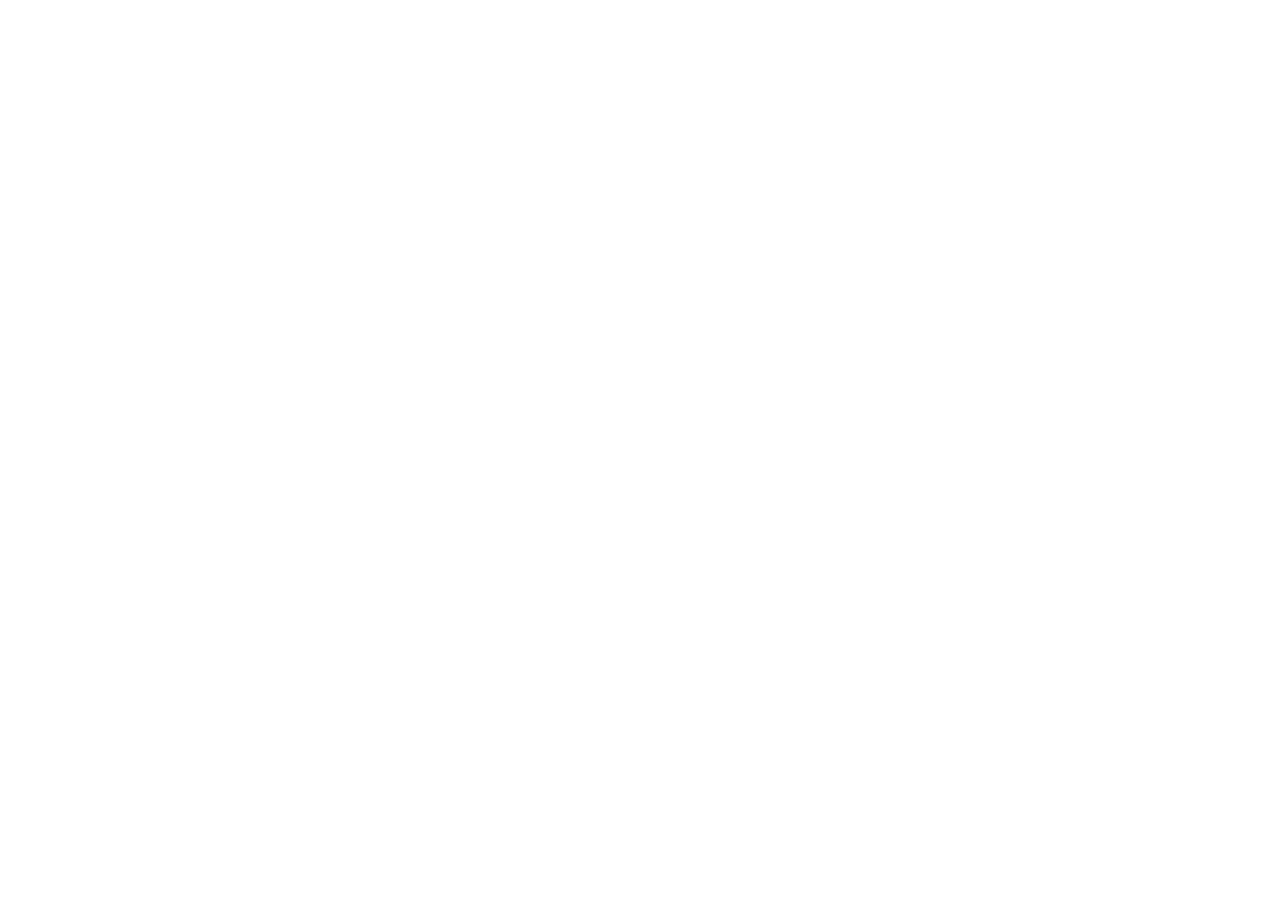
==== index.html @ 05599d87 "Initial commit: KHUSTAN official teaser website and GitHub Pages configuration" ====
<!doctype html>
<html lang="hy" class="dark">
  <head>
    <meta charset="UTF-8" />
    <meta name="viewport" content="width=device-width, initial-scale=1.0" />
    
    <!-- Primary Page Metadata -->
    <title>KHUSTAN</title>
    <meta name="description" content="KHUSTAN — 3D game set in Kapan, Armenia. Created by Aleksandr Sarkisian in collaboration with M.A.R.S. COMPANION LLC. Updates coming soon on Telegram @khustan." />
    <meta name="keywords" content="KHUSTAN, Khustan game, Kapan, Armenia, Syunik, 3D Game, Aleksandr Sarkisian, Саркисян Александр, M.A.R.S. COMPANION LLC, khustan.online" />
    <meta name="author" content="Aleksandr Sarkisian / M.A.R.S. COMPANION LLC" />
    <meta name="robots" content="index, follow" />
    <meta name="theme-color" content="#07080b" />
    
    <!-- Favicons & App Icons -->
    <link rel="icon" type="image/x-icon" href="/favicon.ico" />
    <link rel="icon" type="image/svg+xml" href="/favicon.svg" />
    <link rel="icon" type="image/png" sizes="96x96" href="/favicon-96x96.png" />
    <link rel="apple-touch-icon" sizes="180x180" href="/apple-touch-icon.png" />
    <link rel="manifest" href="/site.webmanifest" />
    <meta name="apple-mobile-web-app-title" content="KHUSTAN" />
    <meta name="application-name" content="KHUSTAN" />

    <!-- GitHub Pages SPA Path Resolver -->
    <script type="text/javascript">
      (function(l) {
        if (l.search[1] === 'p') {
          var decoded = l.search.slice(1).split('&').map(function(s) { 
            return s.replace(/~and~/g, '&');
          }).slice(0, 1)[0].replace(/^p=\//, '');
          window.history.replaceState(null, null,
              l.pathname.slice(0, -1) + '/' + decoded + l.hash
          );
        }
      }(window.location));
    </script>

    <!-- Canonical & Multilingual Alternate Links (Hreflang) -->
    <link rel="canonical" href="https://khustan.online/" id="canonical-tag" />
    <link rel="alternate" hreflang="hy" href="https://khustan.online/" />
    <link rel="alternate" hreflang="ru" href="https://khustan.online/ru" />
    <link rel="alternate" hreflang="en" href="https://khustan.online/en" />
    <link rel="alternate" hreflang="x-default" href="https://khustan.online/" />

    <!-- OpenGraph Social Metadata -->
    <meta property="og:type" content="website" />
    <meta property="og:site_name" content="KHUSTAN" />
    <meta property="og:title" content="KHUSTAN" />
    <meta property="og:description" content="3D game set in Kapan, Armenia. Created by Aleksandr Sarkisian in collaboration with M.A.R.S. COMPANION LLC." />
    <meta property="og:url" content="https://khustan.online/" />
    <meta property="og:locale" content="hy_AM" />
    <meta property="og:locale:alternate" content="ru_RU" />
    <meta property="og:locale:alternate" content="en_US" />
    <meta property="og:image" content="/src/assets/images/khustan_kapan_teaser_1791322324773.jpg" />
    <meta property="og:image:width" content="1200" />
    <meta property="og:image:height" content="675" />
    <meta property="og:image:alt" content="KHUSTAN 3D Game Kapan Armenia" />

    <!-- Twitter Card -->
    <meta name="twitter:card" content="summary_large_image" />
    <meta name="twitter:title" content="KHUSTAN" />
    <meta name="twitter:description" content="3D game set in Kapan, Armenia. Created by Aleksandr Sarkisian in collaboration with M.A.R.S. COMPANION LLC." />
    <meta name="twitter:image" content="/src/assets/images/khustan_kapan_teaser_1791322324773.jpg" />

    <!-- Google Fonts -->
    <link rel="preconnect" href="https://fonts.googleapis.com">
    <link rel="preconnect" href="https://fonts.gstatic.com" crossorigin>
    <link href="https://fonts.googleapis.com/css2?family=Cinzel:wght@600;700;800;900&family=Noto+Sans+Armenian:wght@300;400;500;600;700&family=Plus+Jakarta+Sans:wght@300;400;500;600;700&family=JetBrains+Mono:wght@400;500&display=swap" rel="stylesheet">

    <!-- Schema.org Structured Data (JSON-LD) -->
    <script type="application/ld+json">
    {
      "@context": "https://schema.org",
      "@graph": [
        {
          "@type": "VideoGame",
          "@id": "https://khustan.online/#game",
          "name": "KHUSTAN",
          "url": "https://khustan.online/",
          "description": "3D video game set in Kapan, Armenia. Created by Aleksandr Sarkisian in collaboration with M.A.R.S. COMPANION LLC.",
          "genre": "3D Game",
          "countryOfOrigin": {
            "@type": "Country",
            "name": "Armenia"
          },
          "spatialCoverage": {
            "@type": "Place",
            "name": "Kapan, Syunik Province, Armenia"
          },
          "author": {
            "@type": "Person",
            "name": "Aleksandr Sarkisian",
            "alternateName": ["Саркисян Александр", "Ալեքսանդր Սարգսյան"],
            "jobTitle": "Director, M.A.R.S. COMPANION LLC"
          },
          "producer": {
            "@type": "Organization",
            "@id": "https://company.teduza.com/#organization",
            "name": "M.A.R.S. COMPANION LLC",
            "url": "https://company.teduza.com"
          },
          "sameAs": [
            "https://t.me/khustan",
            "https://company.teduza.com"
          ]
        },
        {
          "@type": "Organization",
          "@id": "https://company.teduza.com/#organization",
          "name": "M.A.R.S. COMPANION LLC",
          "url": "https://company.teduza.com",
          "founder": {
            "@type": "Person",
            "name": "Aleksandr Sarkisian"
          }
        }
      ]
    }
    </script>
  </head>
  <body class="bg-[#07080b] text-[#eaeef4] antialiased selection:bg-amber-500/20 selection:text-amber-200">
    <div id="root"></div>
    <script type="module" src="/src/main.tsx"></script>
  </body>
</html>
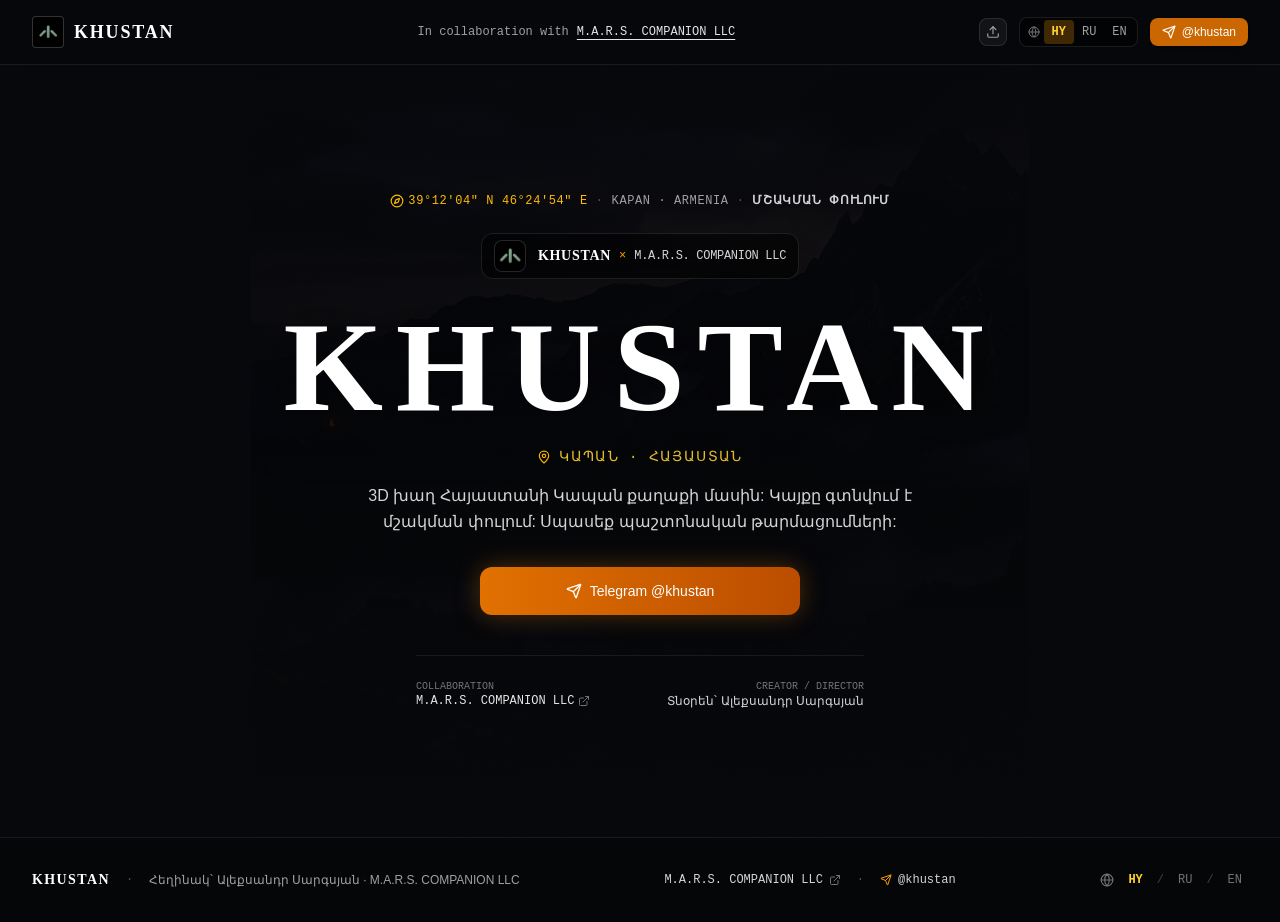
==== commit ec19e76f: "Update production build with robots.txt and sitemap.xml" ====
--- a/index.html
+++ b/index.html
@@ -51,7 +51,7 @@
     <meta property="og:locale" content="hy_AM" />
     <meta property="og:locale:alternate" content="ru_RU" />
     <meta property="og:locale:alternate" content="en_US" />
-    <meta property="og:image" content="/src/assets/images/khustan_kapan_teaser_1791322324773.jpg" />
+    <meta property="og:image" content="/assets/khustan_kapan_teaser_1791322324773-CmVGjjZs.jpg" />
     <meta property="og:image:width" content="1200" />
     <meta property="og:image:height" content="675" />
     <meta property="og:image:alt" content="KHUSTAN 3D Game Kapan Armenia" />
@@ -60,7 +60,7 @@
     <meta name="twitter:card" content="summary_large_image" />
     <meta name="twitter:title" content="KHUSTAN" />
     <meta name="twitter:description" content="3D game set in Kapan, Armenia. Created by Aleksandr Sarkisian in collaboration with M.A.R.S. COMPANION LLC." />
-    <meta name="twitter:image" content="/src/assets/images/khustan_kapan_teaser_1791322324773.jpg" />
+    <meta name="twitter:image" content="/assets/khustan_kapan_teaser_1791322324773-CmVGjjZs.jpg" />
 
     <!-- Google Fonts -->
     <link rel="preconnect" href="https://fonts.googleapis.com">
@@ -117,10 +117,11 @@
       ]
     }
     </script>
+    <script type="module" crossorigin src="/assets/index-7qeGThRj.js"></script>
+    <link rel="stylesheet" crossorigin href="/assets/index-pCM7d-dL.css">
   </head>
   <body class="bg-[#07080b] text-[#eaeef4] antialiased selection:bg-amber-500/20 selection:text-amber-200">
     <div id="root"></div>
-    <script type="module" src="/src/main.tsx"></script>
   </body>
 </html>
 
--- a/assets/index-pCM7d-dL.css
+++ b/assets/index-pCM7d-dL.css
@@ -0,0 +1,2 @@
+/*! tailwindcss v4.3.3 | MIT License | https://tailwindcss.com */
+@layer properties{@supports (((-webkit-hyphens:none)) and (not (margin-trim:inline))) or ((-moz-orient:inline) and (not (color:rgb(from red r g b)))){*,:before,:after,::backdrop{--tw-scale-x:1;--tw-scale-y:1;--tw-scale-z:1;--tw-rotate-x:initial;--tw-rotate-y:initial;--tw-rotate-z:initial;--tw-skew-x:initial;--tw-skew-y:initial;--tw-space-y-reverse:0;--tw-border-style:solid;--tw-gradient-position:initial;--tw-gradient-from:#0000;--tw-gradient-via:#0000;--tw-gradient-to:#0000;--tw-gradient-stops:initial;--tw-gradient-via-stops:initial;--tw-gradient-from-position:0%;--tw-gradient-via-position:50%;--tw-gradient-to-position:100%;--tw-leading:initial;--tw-font-weight:initial;--tw-tracking:initial;--tw-shadow:0 0 #0000;--tw-shadow-color:initial;--tw-shadow-alpha:100%;--tw-inset-shadow:0 0 #0000;--tw-inset-shadow-color:initial;--tw-inset-shadow-alpha:100%;--tw-ring-color:initial;--tw-ring-shadow:0 0 #0000;--tw-inset-ring-color:initial;--tw-inset-ring-shadow:0 0 #0000;--tw-ring-inset:initial;--tw-ring-offset-width:0px;--tw-ring-offset-color:#fff;--tw-ring-offset-shadow:0 0 #0000;--tw-blur:initial;--tw-brightness:initial;--tw-contrast:initial;--tw-grayscale:initial;--tw-hue-rotate:initial;--tw-invert:initial;--tw-opacity:initial;--tw-saturate:initial;--tw-sepia:initial;--tw-drop-shadow:initial;--tw-drop-shadow-color:initial;--tw-drop-shadow-alpha:100%;--tw-drop-shadow-size:initial;--tw-backdrop-blur:initial;--tw-backdrop-brightness:initial;--tw-backdrop-contrast:initial;--tw-backdrop-grayscale:initial;--tw-backdrop-hue-rotate:initial;--tw-backdrop-invert:initial;--tw-backdrop-opacity:initial;--tw-backdrop-saturate:initial;--tw-backdrop-sepia:initial;--tw-duration:initial}}}@layer theme{:root,:host{--font-sans:-apple-system, BlinkMacSystemFont, "Segoe UI", Roboto, "Helvetica Neue", "Noto Sans", Arial, sans-serif, "Apple Color Emoji", "Segoe UI Emoji", "Segoe UI Symbol", "Noto Color Emoji";--font-mono:ui-monospace, SFMono-Regular, Menlo, Monaco, Consolas, "Liberation Mono", "Courier New", monospace;--color-amber-200:oklch(92.4% .12 95.746);--color-amber-300:oklch(87.9% .169 91.605);--color-amber-400:oklch(82.8% .189 84.429);--color-amber-500:oklch(76.9% .188 70.08);--color-amber-600:oklch(66.6% .179 58.318);--color-amber-700:oklch(55.5% .163 48.998);--color-rose-300:oklch(81% .117 11.638);--color-rose-400:oklch(71.2% .194 13.428);--color-neutral-200:oklch(92.2% 0 none);--color-neutral-300:oklch(87% 0 none);--color-neutral-400:oklch(70.8% 0 none);--color-neutral-500:oklch(55.6% 0 none);--color-neutral-600:oklch(43.9% 0 none);--color-neutral-700:oklch(37.1% 0 none);--color-black:#000;--color-white:#fff;--spacing:.25rem;--container-xs:20rem;--container-md:28rem;--container-lg:32rem;--container-xl:36rem;--container-3xl:48rem;--container-7xl:80rem;--text-xs:.75rem;--text-xs--line-height:calc(1 / .75);--text-sm:.875rem;--text-sm--line-height:calc(1.25 / .875);--text-base:1rem;--text-base--line-height:calc(1.5 / 1);--text-lg:1.125rem;--text-lg--line-height:calc(1.75 / 1.125);--text-xl:1.25rem;--text-xl--line-height:calc(1.75 / 1.25);--text-2xl:1.5rem;--text-2xl--line-height:calc(2 / 1.5);--text-6xl:3.75rem;--text-6xl--line-height:1;--text-7xl:4.5rem;--text-7xl--line-height:1;--text-8xl:6rem;--text-8xl--line-height:1;--text-9xl:8rem;--text-9xl--line-height:1;--font-weight-light:300;--font-weight-medium:500;--font-weight-semibold:600;--font-weight-bold:700;--font-weight-black:900;--tracking-tight:-.025em;--tracking-wider:.05em;--tracking-widest:.1em;--leading-relaxed:1.625;--radius-lg:.5rem;--radius-xl:.75rem;--radius-2xl:1rem;--animate-pulse:pulse 2s cubic-bezier(.4, 0, .6, 1) infinite;--blur-sm:8px;--blur-md:12px;--default-transition-duration:.15s;--default-transition-timing-function:cubic-bezier(.4, 0, .2, 1);--default-font-family:var(--font-sans);--default-mono-font-family:var(--font-mono)}}@layer base{*,:after,:before,::backdrop{box-sizing:border-box;border:0 solid;margin:0;padding:0}::file-selector-button{box-sizing:border-box;border:0 solid;margin:0;padding:0}html,:host{-webkit-text-size-adjust:100%;tab-size:4;line-height:1.5;font-family:var(--default-font-family,-apple-system, BlinkMacSystemFont, "Segoe UI", Roboto, "Helvetica Neue", "Noto Sans", Arial, sans-serif, "Apple Color Emoji", "Segoe UI Emoji", "Segoe UI Symbol", "Noto Color Emoji");font-feature-settings:var(--default-font-feature-settings,normal);font-variation-settings:var(--default-font-variation-settings,normal);-webkit-tap-highlight-color:transparent}hr{height:0;color:inherit;border-top-width:1px}abbr:where([title]){-webkit-text-decoration:underline dotted;text-decoration:underline dotted}h1,h2,h3,h4,h5,h6{font-size:inherit;font-weight:inherit}a{color:inherit;-webkit-text-decoration:inherit;-webkit-text-decoration:inherit;-webkit-text-decoration:inherit;-webkit-text-decoration:inherit;text-decoration:inherit}b,strong{font-weight:bolder}code,kbd,samp,pre{font-family:var(--default-mono-font-family,ui-monospace, SFMono-Regular, Menlo, Monaco, Consolas, "Liberation Mono", "Courier New", monospace);font-feature-settings:var(--default-mono-font-feature-settings,normal);font-variation-settings:var(--default-mono-font-variation-settings,normal);font-size:1em}small{font-size:80%}sub,sup{vertical-align:baseline;font-size:75%;line-height:0;position:relative}sub{bottom:-.25em}sup{top:-.5em}table{text-indent:0;border-color:inherit;border-collapse:collapse}:-moz-focusring:where(:not(iframe)){outline:auto}progress{vertical-align:baseline}summary{display:list-item}ol,ul,menu{list-style:none}img,svg,video,canvas,audio,iframe,embed,object{vertical-align:middle;display:block}img,video{max-width:100%;height:auto}button,input,select,optgroup,textarea{font:inherit;font-feature-settings:inherit;font-variation-settings:inherit;letter-spacing:inherit;color:inherit;opacity:1;background-color:#0000;border-radius:0}::file-selector-button{font:inherit;font-feature-settings:inherit;font-variation-settings:inherit;letter-spacing:inherit;color:inherit;opacity:1;background-color:#0000;border-radius:0}:where(select:is([multiple],[size])) optgroup{font-weight:bolder}:where(select:is([multiple],[size])) optgroup option{padding-inline-start:20px}::file-selector-button{margin-inline-end:4px}::placeholder{opacity:1}@supports (not ((-webkit-appearance:-apple-pay-button))) or (contain-intrinsic-size:1px){::placeholder{color:currentColor}@supports (color:color-mix(in lab, red, red)){::placeholder{color:color-mix(in oklab, currentcolor 50%, transparent)}}}textarea{resize:vertical}::-webkit-search-decoration{-webkit-appearance:none}::-webkit-date-and-time-value{min-height:1lh;text-align:inherit}::-webkit-datetime-edit{display:inline-flex}::-webkit-datetime-edit-fields-wrapper{padding:0}::-webkit-datetime-edit{padding-block:0}::-webkit-datetime-edit-year-field{padding-block:0}::-webkit-datetime-edit-month-field{padding-block:0}::-webkit-datetime-edit-day-field{padding-block:0}::-webkit-datetime-edit-hour-field{padding-block:0}::-webkit-datetime-edit-minute-field{padding-block:0}::-webkit-datetime-edit-second-field{padding-block:0}::-webkit-datetime-edit-millisecond-field{padding-block:0}::-webkit-datetime-edit-meridiem-field{padding-block:0}::-webkit-calendar-picker-indicator{line-height:1}:-moz-ui-invalid{box-shadow:none}button,input:where([type=button],[type=reset],[type=submit]){appearance:button}::file-selector-button{appearance:button}::-webkit-inner-spin-button{height:auto}::-webkit-outer-spin-button{height:auto}[hidden]:where(:not([hidden=until-found])){display:none!important}:root{--font-cinzel:"Cinzel", serif;--font-armenian:"Noto Sans Armenian", "Plus Jakarta Sans", sans-serif;--font-sans:"Plus Jakarta Sans", "Noto Sans Armenian", sans-serif;--font-mono:"JetBrains Mono", monospace}body{font-family:var(--font-sans);color:#eaeef4;background-color:#07080b;overflow-x:hidden}}@layer components;@layer utilities{.absolute{position:absolute}.fixed{position:fixed}.relative{position:relative}.sticky{position:sticky}.inset-0{inset:0}.top-0{top:0}.top-4{top:calc(var(--spacing) * 4)}.right-4{right:calc(var(--spacing) * 4)}.z-0{z-index:0}.z-10{z-index:10}.z-40{z-index:40}.z-50{z-index:50}.mx-auto{margin-inline:auto}.mt-2{margin-top:calc(var(--spacing) * 2)}.mr-1{margin-right:var(--spacing)}.mb-1{margin-bottom:var(--spacing)}.mb-2{margin-bottom:calc(var(--spacing) * 2)}.mb-4{margin-bottom:calc(var(--spacing) * 4)}.mb-6{margin-bottom:calc(var(--spacing) * 6)}.mb-8{margin-bottom:calc(var(--spacing) * 8)}.mb-10{margin-bottom:calc(var(--spacing) * 10)}.ml-1\.5{margin-left:calc(var(--spacing) * 1.5)}.block{display:block}.flex{display:flex}.hidden{display:none}.inline-flex{display:inline-flex}.h-3{height:calc(var(--spacing) * 3)}.h-3\.5{height:calc(var(--spacing) * 3.5)}.h-4{height:calc(var(--spacing) * 4)}.h-5{height:calc(var(--spacing) * 5)}.h-6{height:calc(var(--spacing) * 6)}.h-7{height:calc(var(--spacing) * 7)}.h-8{height:calc(var(--spacing) * 8)}.h-9{height:calc(var(--spacing) * 9)}.h-11{height:calc(var(--spacing) * 11)}.h-16{height:calc(var(--spacing) * 16)}.h-full{height:100%}.min-h-\[calc\(100vh-8rem\)\]{min-height:calc(100vh - 8rem)}.min-h-screen{min-height:100vh}.w-3{width:calc(var(--spacing) * 3)}.w-3\.5{width:calc(var(--spacing) * 3.5)}.w-4{width:calc(var(--spacing) * 4)}.w-5{width:calc(var(--spacing) * 5)}.w-6{width:calc(var(--spacing) * 6)}.w-7{width:calc(var(--spacing) * 7)}.w-8{width:calc(var(--spacing) * 8)}.w-9{width:calc(var(--spacing) * 9)}.w-11{width:calc(var(--spacing) * 11)}.w-full{width:100%}.max-w-3xl{max-width:var(--container-3xl)}.max-w-7xl{max-width:var(--container-7xl)}.max-w-lg{max-width:var(--container-lg)}.max-w-md{max-width:var(--container-md)}.max-w-xl{max-width:var(--container-xl)}.max-w-xs{max-width:var(--container-xs)}.flex-1{flex:1}.shrink-0{flex-shrink:0}.scale-105{--tw-scale-x:105%;--tw-scale-y:105%;--tw-scale-z:105%;scale:var(--tw-scale-x) var(--tw-scale-y)}.transform{transform:var(--tw-rotate-x,) var(--tw-rotate-y,) var(--tw-rotate-z,) var(--tw-skew-x,) var(--tw-skew-y,)}.animate-pulse{animation:var(--animate-pulse)}.cursor-pointer{cursor:pointer}.flex-col{flex-direction:column}.flex-wrap{flex-wrap:wrap}.items-center{align-items:center}.justify-between{justify-content:space-between}.justify-center{justify-content:center}.gap-1{gap:var(--spacing)}.gap-1\.5{gap:calc(var(--spacing) * 1.5)}.gap-2{gap:calc(var(--spacing) * 2)}.gap-2\.5{gap:calc(var(--spacing) * 2.5)}.gap-3{gap:calc(var(--spacing) * 3)}.gap-4{gap:calc(var(--spacing) * 4)}.gap-6{gap:calc(var(--spacing) * 6)}:where(.space-y-4>:not(:last-child)){--tw-space-y-reverse:0;margin-block-start:calc(calc(var(--spacing) * 4) * var(--tw-space-y-reverse));margin-block-end:calc(calc(var(--spacing) * 4) * calc(1 - var(--tw-space-y-reverse)))}.overflow-hidden{overflow:hidden}.rounded{border-radius:.25rem}.rounded-2xl{border-radius:var(--radius-2xl)}.rounded-lg{border-radius:var(--radius-lg)}.rounded-xl{border-radius:var(--radius-xl)}.border{border-style:var(--tw-border-style);border-width:1px}.border-t{border-top-style:var(--tw-border-style);border-top-width:1px}.border-b{border-bottom-style:var(--tw-border-style);border-bottom-width:1px}.border-white\/10{border-color:#ffffff1a}@supports (color:color-mix(in lab, red, red)){.border-white\/10{border-color:color-mix(in oklab, var(--color-white) 10%, transparent)}}.border-white\/15{border-color:#ffffff26}@supports (color:color-mix(in lab, red, red)){.border-white\/15{border-color:color-mix(in oklab, var(--color-white) 15%, transparent)}}.border-white\/20{border-color:#fff3}@supports (color:color-mix(in lab, red, red)){.border-white\/20{border-color:color-mix(in oklab, var(--color-white) 20%, transparent)}}.border-white\/\[0\.08\]{border-color:#ffffff14}@supports (color:color-mix(in lab, red, red)){.border-white\/\[0\.08\]{border-color:color-mix(in oklab, var(--color-white) 8%, transparent)}}.bg-\[\#0d0f15\]{background-color:#0d0f15}.bg-\[\#07080b\]{background-color:#07080b}.bg-\[\#07080b\]\/85{background-color:oklab(13.4565% -.000125505 -.00722159/.85)}.bg-\[\#07080b\]\/95{background-color:oklab(13.4565% -.000125505 -.00722159/.95)}.bg-\[\#050608\]{background-color:#050608}.bg-amber-500\/25{background-color:#f99c0040}@supports (color:color-mix(in lab, red, red)){.bg-amber-500\/25{background-color:color-mix(in oklab, var(--color-amber-500) 25%, transparent)}}.bg-amber-600{background-color:var(--color-amber-600)}.bg-amber-600\/90{background-color:#dd7400e6}@supports (color:color-mix(in lab, red, red)){.bg-amber-600\/90{background-color:color-mix(in oklab, var(--color-amber-600) 90%, transparent)}}.bg-black{background-color:var(--color-black)}.bg-black\/50{background-color:#00000080}@supports (color:color-mix(in lab, red, red)){.bg-black\/50{background-color:color-mix(in oklab, var(--color-black) 50%, transparent)}}.bg-black\/85{background-color:#000000d9}@supports (color:color-mix(in lab, red, red)){.bg-black\/85{background-color:color-mix(in oklab, var(--color-black) 85%, transparent)}}.bg-white\/5{background-color:#ffffff0d}@supports (color:color-mix(in lab, red, red)){.bg-white\/5{background-color:color-mix(in oklab, var(--color-white) 5%, transparent)}}.bg-white\/\[0\.03\]{background-color:#ffffff08}@supports (color:color-mix(in lab, red, red)){.bg-white\/\[0\.03\]{background-color:color-mix(in oklab, var(--color-white) 3%, transparent)}}.bg-gradient-to-r{--tw-gradient-position:to right in oklab;background-image:linear-gradient(var(--tw-gradient-stops))}.bg-gradient-to-t{--tw-gradient-position:to top in oklab;background-image:linear-gradient(var(--tw-gradient-stops))}.from-\[\#07080b\]{--tw-gradient-from:#07080b;--tw-gradient-stops:var(--tw-gradient-via-stops,var(--tw-gradient-position), var(--tw-gradient-from) var(--tw-gradient-from-position), var(--tw-gradient-to) var(--tw-gradient-to-position))}.from-amber-600{--tw-gradient-from:var(--color-amber-600);--tw-gradient-stops:var(--tw-gradient-via-stops,var(--tw-gradient-position), var(--tw-gradient-from) var(--tw-gradient-from-position), var(--tw-gradient-to) var(--tw-gradient-to-position))}.from-transparent{--tw-gradient-from:transparent;--tw-gradient-stops:var(--tw-gradient-via-stops,var(--tw-gradient-position), var(--tw-gradient-from) var(--tw-gradient-from-position), var(--tw-gradient-to) var(--tw-gradient-to-position))}.via-\[\#07080b\]\/60{--tw-gradient-via:oklab(13.4565% -.000125505 -.00722159/.6);--tw-gradient-via-stops:var(--tw-gradient-position), var(--tw-gradient-from) var(--tw-gradient-from-position), var(--tw-gradient-via) var(--tw-gradient-via-position), var(--tw-gradient-to) var(--tw-gradient-to-position);--tw-gradient-stops:var(--tw-gradient-via-stops)}.via-\[\#07080b\]\/75{--tw-gradient-via:oklab(13.4565% -.000125505 -.00722159/.75);--tw-gradient-via-stops:var(--tw-gradient-position), var(--tw-gradient-from) var(--tw-gradient-from-position), var(--tw-gradient-via) var(--tw-gradient-via-position), var(--tw-gradient-to) var(--tw-gradient-to-position);--tw-gradient-stops:var(--tw-gradient-via-stops)}.to-\[\#07080b\]{--tw-gradient-to:#07080b;--tw-gradient-stops:var(--tw-gradient-via-stops,var(--tw-gradient-position), var(--tw-gradient-from) var(--tw-gradient-from-position), var(--tw-gradient-to) var(--tw-gradient-to-position))}.to-\[\#07080b\]\/90{--tw-gradient-to:oklab(13.4565% -.000125505 -.00722159/.9);--tw-gradient-stops:var(--tw-gradient-via-stops,var(--tw-gradient-position), var(--tw-gradient-from) var(--tw-gradient-from-position), var(--tw-gradient-to) var(--tw-gradient-to-position))}.to-amber-700{--tw-gradient-to:var(--color-amber-700);--tw-gradient-stops:var(--tw-gradient-via-stops,var(--tw-gradient-position), var(--tw-gradient-from) var(--tw-gradient-from-position), var(--tw-gradient-to) var(--tw-gradient-to-position))}.object-contain{object-fit:contain}.object-cover{object-fit:cover}.object-center{object-position:center}.p-0\.5{padding:calc(var(--spacing) * .5)}.p-1\.5{padding:calc(var(--spacing) * 1.5)}.p-2{padding:calc(var(--spacing) * 2)}.p-4{padding:calc(var(--spacing) * 4)}.p-6{padding:calc(var(--spacing) * 6)}.px-1\.5{padding-inline:calc(var(--spacing) * 1.5)}.px-2{padding-inline:calc(var(--spacing) * 2)}.px-2\.5{padding-inline:calc(var(--spacing) * 2.5)}.px-3{padding-inline:calc(var(--spacing) * 3)}.px-4{padding-inline:calc(var(--spacing) * 4)}.px-5{padding-inline:calc(var(--spacing) * 5)}.px-6{padding-inline:calc(var(--spacing) * 6)}.py-0\.5{padding-block:calc(var(--spacing) * .5)}.py-1{padding-block:var(--spacing)}.py-1\.5{padding-block:calc(var(--spacing) * 1.5)}.py-2{padding-block:calc(var(--spacing) * 2)}.py-2\.5{padding-block:calc(var(--spacing) * 2.5)}.py-3\.5{padding-block:calc(var(--spacing) * 3.5)}.py-8{padding-block:calc(var(--spacing) * 8)}.py-12{padding-block:calc(var(--spacing) * 12)}.pt-3{padding-top:calc(var(--spacing) * 3)}.pt-6{padding-top:calc(var(--spacing) * 6)}.text-center{text-align:center}.text-left{text-align:left}.font-mono{font-family:var(--font-mono)}.text-2xl{font-size:var(--text-2xl);line-height:var(--tw-leading,var(--text-2xl--line-height))}.text-6xl{font-size:var(--text-6xl);line-height:var(--tw-leading,var(--text-6xl--line-height))}.text-base{font-size:var(--text-base);line-height:var(--tw-leading,var(--text-base--line-height))}.text-lg{font-size:var(--text-lg);line-height:var(--tw-leading,var(--text-lg--line-height))}.text-sm{font-size:var(--text-sm);line-height:var(--tw-leading,var(--text-sm--line-height))}.text-xl{font-size:var(--text-xl);line-height:var(--tw-leading,var(--text-xl--line-height))}.text-xs{font-size:var(--text-xs);line-height:var(--tw-leading,var(--text-xs--line-height))}.text-\[10px\]{font-size:10px}.text-\[11px\]{font-size:11px}.leading-relaxed{--tw-leading:var(--leading-relaxed);line-height:var(--leading-relaxed)}.font-black{--tw-font-weight:var(--font-weight-black);font-weight:var(--font-weight-black)}.font-bold{--tw-font-weight:var(--font-weight-bold);font-weight:var(--font-weight-bold)}.font-light{--tw-font-weight:var(--font-weight-light);font-weight:var(--font-weight-light)}.font-medium{--tw-font-weight:var(--font-weight-medium);font-weight:var(--font-weight-medium)}.font-semibold{--tw-font-weight:var(--font-weight-semibold);font-weight:var(--font-weight-semibold)}.tracking-tight{--tw-tracking:var(--tracking-tight);letter-spacing:var(--tracking-tight)}.tracking-wider{--tw-tracking:var(--tracking-wider);letter-spacing:var(--tracking-wider)}.tracking-widest{--tw-tracking:var(--tracking-widest);letter-spacing:var(--tracking-widest)}.whitespace-nowrap{white-space:nowrap}.text-\[\#eaeef4\]{color:#eaeef4}.text-amber-300{color:var(--color-amber-300)}.text-amber-300\/90{color:#ffd236e6}@supports (color:color-mix(in lab, red, red)){.text-amber-300\/90{color:color-mix(in oklab, var(--color-amber-300) 90%, transparent)}}.text-amber-400{color:var(--color-amber-400)}.text-amber-500{color:var(--color-amber-500)}.text-neutral-200{color:var(--color-neutral-200)}.text-neutral-300{color:var(--color-neutral-300)}.text-neutral-400{color:var(--color-neutral-400)}.text-neutral-500{color:var(--color-neutral-500)}.text-neutral-600{color:var(--color-neutral-600)}.text-neutral-700{color:var(--color-neutral-700)}.text-rose-400{color:var(--color-rose-400)}.text-white{color:var(--color-white)}.uppercase{text-transform:uppercase}.underline{text-decoration-line:underline}.underline-offset-4{text-underline-offset:4px}.antialiased{-webkit-font-smoothing:antialiased;-moz-osx-font-smoothing:grayscale}.shadow-2xl{--tw-shadow:0 25px 50px -12px var(--tw-shadow-color,#00000040);box-shadow:var(--tw-inset-shadow), var(--tw-inset-ring-shadow), var(--tw-ring-offset-shadow), var(--tw-ring-shadow), var(--tw-shadow)}.shadow-\[0_0_25px_rgba\(217\,119\,6\,0\.35\)\]{--tw-shadow:0 0 25px var(--tw-shadow-color,#d9770659);box-shadow:var(--tw-inset-shadow), var(--tw-inset-ring-shadow), var(--tw-ring-offset-shadow), var(--tw-ring-shadow), var(--tw-shadow)}.shadow-lg{--tw-shadow:0 10px 15px -3px var(--tw-shadow-color,#0000001a), 0 4px 6px -4px var(--tw-shadow-color,#0000001a);box-shadow:var(--tw-inset-shadow), var(--tw-inset-ring-shadow), var(--tw-ring-offset-shadow), var(--tw-ring-shadow), var(--tw-shadow)}.shadow-sm{--tw-shadow:0 1px 3px 0 var(--tw-shadow-color,#0000001a), 0 1px 2px -1px var(--tw-shadow-color,#0000001a);box-shadow:var(--tw-inset-shadow), var(--tw-inset-ring-shadow), var(--tw-ring-offset-shadow), var(--tw-ring-shadow), var(--tw-shadow)}.shadow-amber-600\/20{--tw-shadow-color:#dd740033}@supports (color:color-mix(in lab, red, red)){.shadow-amber-600\/20{--tw-shadow-color:color-mix(in oklab, color-mix(in oklab, var(--color-amber-600) 20%, transparent) var(--tw-shadow-alpha), transparent)}}.brightness-\[0\.42\]{--tw-brightness:brightness(.42);filter:var(--tw-blur,) var(--tw-brightness,) var(--tw-contrast,) var(--tw-grayscale,) var(--tw-hue-rotate,) var(--tw-invert,) var(--tw-saturate,) var(--tw-sepia,) var(--tw-drop-shadow,)}.contrast-\[1\.12\]{--tw-contrast:contrast(1.12);filter:var(--tw-blur,) var(--tw-brightness,) var(--tw-contrast,) var(--tw-grayscale,) var(--tw-hue-rotate,) var(--tw-invert,) var(--tw-saturate,) var(--tw-sepia,) var(--tw-drop-shadow,)}.drop-shadow-\[0_4px_30px_rgba\(0\,0\,0\,0\.9\)\]{--tw-drop-shadow-size:drop-shadow(0 4px 30px var(--tw-drop-shadow-color,#000000e6));--tw-drop-shadow:var(--tw-drop-shadow-size);filter:var(--tw-blur,) var(--tw-brightness,) var(--tw-contrast,) var(--tw-grayscale,) var(--tw-hue-rotate,) var(--tw-invert,) var(--tw-saturate,) var(--tw-sepia,) var(--tw-drop-shadow,)}.filter{filter:var(--tw-blur,) var(--tw-brightness,) var(--tw-contrast,) var(--tw-grayscale,) var(--tw-hue-rotate,) var(--tw-invert,) var(--tw-saturate,) var(--tw-sepia,) var(--tw-drop-shadow,)}.backdrop-blur-md{--tw-backdrop-blur:blur(var(--blur-md));-webkit-backdrop-filter:var(--tw-backdrop-blur,) var(--tw-backdrop-brightness,) var(--tw-backdrop-contrast,) var(--tw-backdrop-grayscale,) var(--tw-backdrop-hue-rotate,) var(--tw-backdrop-invert,) var(--tw-backdrop-opacity,) var(--tw-backdrop-saturate,) var(--tw-backdrop-sepia,);backdrop-filter:var(--tw-backdrop-blur,) var(--tw-backdrop-brightness,) var(--tw-backdrop-contrast,) var(--tw-backdrop-grayscale,) var(--tw-backdrop-hue-rotate,) var(--tw-backdrop-invert,) var(--tw-backdrop-opacity,) var(--tw-backdrop-saturate,) var(--tw-backdrop-sepia,)}.backdrop-blur-sm{--tw-backdrop-blur:blur(var(--blur-sm));-webkit-backdrop-filter:var(--tw-backdrop-blur,) var(--tw-backdrop-brightness,) var(--tw-backdrop-contrast,) var(--tw-backdrop-grayscale,) var(--tw-backdrop-hue-rotate,) var(--tw-backdrop-invert,) var(--tw-backdrop-opacity,) var(--tw-backdrop-saturate,) var(--tw-backdrop-sepia,);backdrop-filter:var(--tw-backdrop-blur,) var(--tw-backdrop-brightness,) var(--tw-backdrop-contrast,) var(--tw-backdrop-grayscale,) var(--tw-backdrop-hue-rotate,) var(--tw-backdrop-invert,) var(--tw-backdrop-opacity,) var(--tw-backdrop-saturate,) var(--tw-backdrop-sepia,)}.transition-all{transition-property:all;transition-timing-function:var(--tw-ease,var(--default-transition-timing-function));transition-duration:var(--tw-duration,var(--default-transition-duration))}.transition-colors{transition-property:color,background-color,border-color,outline-color,text-decoration-color,fill,stroke,--tw-gradient-from,--tw-gradient-via,--tw-gradient-to;transition-timing-function:var(--tw-ease,var(--default-transition-timing-function));transition-duration:var(--tw-duration,var(--default-transition-duration))}.transition-opacity{transition-property:opacity;transition-timing-function:var(--tw-ease,var(--default-transition-timing-function));transition-duration:var(--tw-duration,var(--default-transition-duration))}.duration-150{--tw-duration:.15s;transition-duration:.15s}.duration-200{--tw-duration:.2s;transition-duration:.2s}.duration-300{--tw-duration:.3s;transition-duration:.3s}.select-none{-webkit-user-select:none;user-select:none}@media (hover:hover){.group-hover\:text-amber-400:is(:where(.group):hover *){color:var(--color-amber-400)}}.selection\:bg-amber-500\/20 ::selection{background-color:#f99c0033}@supports (color:color-mix(in lab, red, red)){.selection\:bg-amber-500\/20 ::selection{background-color:color-mix(in oklab, var(--color-amber-500) 20%, transparent)}}.selection\:bg-amber-500\/20::selection{background-color:#f99c0033}@supports (color:color-mix(in lab, red, red)){.selection\:bg-amber-500\/20::selection{background-color:color-mix(in oklab, var(--color-amber-500) 20%, transparent)}}.selection\:text-amber-200 ::selection{color:var(--color-amber-200)}.selection\:text-amber-200::selection{color:var(--color-amber-200)}@media (hover:hover){.hover\:border-amber-500\/40:hover{border-color:#f99c0066}@supports (color:color-mix(in lab, red, red)){.hover\:border-amber-500\/40:hover{border-color:color-mix(in oklab, var(--color-amber-500) 40%, transparent)}}.hover\:bg-amber-500:hover{background-color:var(--color-amber-500)}.hover\:bg-black\/70:hover{background-color:#000000b3}@supports (color:color-mix(in lab, red, red)){.hover\:bg-black\/70:hover{background-color:color-mix(in oklab, var(--color-black) 70%, transparent)}}.hover\:bg-white\/5:hover{background-color:#ffffff0d}@supports (color:color-mix(in lab, red, red)){.hover\:bg-white\/5:hover{background-color:color-mix(in oklab, var(--color-white) 5%, transparent)}}.hover\:bg-white\/10:hover{background-color:#ffffff1a}@supports (color:color-mix(in lab, red, red)){.hover\:bg-white\/10:hover{background-color:color-mix(in oklab, var(--color-white) 10%, transparent)}}.hover\:from-amber-500:hover{--tw-gradient-from:var(--color-amber-500);--tw-gradient-stops:var(--tw-gradient-via-stops,var(--tw-gradient-position), var(--tw-gradient-from) var(--tw-gradient-from-position), var(--tw-gradient-to) var(--tw-gradient-to-position))}.hover\:to-amber-600:hover{--tw-gradient-to:var(--color-amber-600);--tw-gradient-stops:var(--tw-gradient-via-stops,var(--tw-gradient-position), var(--tw-gradient-from) var(--tw-gradient-from-position), var(--tw-gradient-to) var(--tw-gradient-to-position))}.hover\:text-amber-400:hover{color:var(--color-amber-400)}.hover\:text-neutral-200:hover{color:var(--color-neutral-200)}.hover\:text-neutral-300:hover{color:var(--color-neutral-300)}.hover\:text-rose-300:hover{color:var(--color-rose-300)}.hover\:text-white:hover{color:var(--color-white)}.hover\:shadow-\[0_0_35px_rgba\(217\,119\,6\,0\.5\)\]:hover{--tw-shadow:0 0 35px var(--tw-shadow-color,#d9770680);box-shadow:var(--tw-inset-shadow), var(--tw-inset-ring-shadow), var(--tw-ring-offset-shadow), var(--tw-ring-shadow), var(--tw-shadow)}}@media (width>=40rem){.sm\:inline{display:inline}.sm\:inline-block{display:inline-block}.sm\:h-8{height:calc(var(--spacing) * 8)}.sm\:w-8{width:calc(var(--spacing) * 8)}.sm\:flex-row{flex-direction:row}.sm\:gap-2{gap:calc(var(--spacing) * 2)}.sm\:gap-3{gap:calc(var(--spacing) * 3)}.sm\:gap-4{gap:calc(var(--spacing) * 4)}.sm\:p-8{padding:calc(var(--spacing) * 8)}.sm\:px-3{padding-inline:calc(var(--spacing) * 3)}.sm\:px-6{padding-inline:calc(var(--spacing) * 6)}.sm\:py-20{padding-block:calc(var(--spacing) * 20)}.sm\:text-left{text-align:left}.sm\:text-right{text-align:right}.sm\:text-7xl{font-size:var(--text-7xl);line-height:var(--tw-leading,var(--text-7xl--line-height))}.sm\:text-base{font-size:var(--text-base);line-height:var(--tw-leading,var(--text-base--line-height))}.sm\:text-lg{font-size:var(--text-lg);line-height:var(--tw-leading,var(--text-lg--line-height))}.sm\:text-sm{font-size:var(--text-sm);line-height:var(--tw-leading,var(--text-sm--line-height))}.sm\:text-xl{font-size:var(--text-xl);line-height:var(--tw-leading,var(--text-xl--line-height))}.sm\:text-xs{font-size:var(--text-xs);line-height:var(--tw-leading,var(--text-xs--line-height))}}@media (width>=48rem){.md\:flex{display:flex}.md\:flex-row{flex-direction:row}.md\:text-8xl{font-size:var(--text-8xl);line-height:var(--tw-leading,var(--text-8xl--line-height))}}@media (width>=64rem){.lg\:px-8{padding-inline:calc(var(--spacing) * 8)}.lg\:text-9xl{font-size:var(--text-9xl);line-height:var(--tw-leading,var(--text-9xl--line-height))}}}.font-cinzel{font-family:var(--font-cinzel)}.font-armenian{font-family:var(--font-armenian)}.font-mono-nums{font-family:var(--font-mono);font-variant-numeric:tabular-nums}@keyframes fogMove{0%{opacity:.25;transform:scale(1.02)translate(0)}50%{opacity:.4;transform:scale(1.06)translate(-12px,-8px)}to{opacity:.25;transform:scale(1.02)translate(0)}}.animate-fog{animation:18s ease-in-out infinite fogMove}@keyframes pulseGlow{0%,to{opacity:.35;filter:blur(40px)}50%{opacity:.65;filter:blur(55px)}}.animate-pulse-glow{animation:7s ease-in-out infinite pulseGlow}@property --tw-scale-x{syntax:"*";inherits:false;initial-value:1}@property --tw-scale-y{syntax:"*";inherits:false;initial-value:1}@property --tw-scale-z{syntax:"*";inherits:false;initial-value:1}@property --tw-rotate-x{syntax:"*";inherits:false}@property --tw-rotate-y{syntax:"*";inherits:false}@property --tw-rotate-z{syntax:"*";inherits:false}@property --tw-skew-x{syntax:"*";inherits:false}@property --tw-skew-y{syntax:"*";inherits:false}@property --tw-space-y-reverse{syntax:"*";inherits:false;initial-value:0}@property --tw-border-style{syntax:"*";inherits:false;initial-value:solid}@property --tw-gradient-position{syntax:"*";inherits:false}@property --tw-gradient-from{syntax:"<color>";inherits:false;initial-value:#0000}@property --tw-gradient-via{syntax:"<color>";inherits:false;initial-value:#0000}@property --tw-gradient-to{syntax:"<color>";inherits:false;initial-value:#0000}@property --tw-gradient-stops{syntax:"*";inherits:false}@property --tw-gradient-via-stops{syntax:"*";inherits:false}@property --tw-gradient-from-position{syntax:"<length-percentage>";inherits:false;initial-value:0%}@property --tw-gradient-via-position{syntax:"<length-percentage>";inherits:false;initial-value:50%}@property --tw-gradient-to-position{syntax:"<length-percentage>";inherits:false;initial-value:100%}@property --tw-leading{syntax:"*";inherits:false}@property --tw-font-weight{syntax:"*";inherits:false}@property --tw-tracking{syntax:"*";inherits:false}@property --tw-shadow{syntax:"*";inherits:false;initial-value:0 0 #0000}@property --tw-shadow-color{syntax:"*";inherits:false}@property --tw-shadow-alpha{syntax:"<percentage>";inherits:false;initial-value:100%}@property --tw-inset-shadow{syntax:"*";inherits:false;initial-value:0 0 #0000}@property --tw-inset-shadow-color{syntax:"*";inherits:false}@property --tw-inset-shadow-alpha{syntax:"<percentage>";inherits:false;initial-value:100%}@property --tw-ring-color{syntax:"*";inherits:false}@property --tw-ring-shadow{syntax:"*";inherits:false;initial-value:0 0 #0000}@property --tw-inset-ring-color{syntax:"*";inherits:false}@property --tw-inset-ring-shadow{syntax:"*";inherits:false;initial-value:0 0 #0000}@property --tw-ring-inset{syntax:"*";inherits:false}@property --tw-ring-offset-width{syntax:"<length>";inherits:false;initial-value:0}@property --tw-ring-offset-color{syntax:"*";inherits:false;initial-value:#fff}@property --tw-ring-offset-shadow{syntax:"*";inherits:false;initial-value:0 0 #0000}@property --tw-blur{syntax:"*";inherits:false}@property --tw-brightness{syntax:"*";inherits:false}@property --tw-contrast{syntax:"*";inherits:false}@property --tw-grayscale{syntax:"*";inherits:false}@property --tw-hue-rotate{syntax:"*";inherits:false}@property --tw-invert{syntax:"*";inherits:false}@property --tw-opacity{syntax:"*";inherits:false}@property --tw-saturate{syntax:"*";inherits:false}@property --tw-sepia{syntax:"*";inherits:false}@property --tw-drop-shadow{syntax:"*";inherits:false}@property --tw-drop-shadow-color{syntax:"*";inherits:false}@property --tw-drop-shadow-alpha{syntax:"<percentage>";inherits:false;initial-value:100%}@property --tw-drop-shadow-size{syntax:"*";inherits:false}@property --tw-backdrop-blur{syntax:"*";inherits:false}@property --tw-backdrop-brightness{syntax:"*";inherits:false}@property --tw-backdrop-contrast{syntax:"*";inherits:false}@property --tw-backdrop-grayscale{syntax:"*";inherits:false}@property --tw-backdrop-hue-rotate{syntax:"*";inherits:false}@property --tw-backdrop-invert{syntax:"*";inherits:false}@property --tw-backdrop-opacity{syntax:"*";inherits:false}@property --tw-backdrop-saturate{syntax:"*";inherits:false}@property --tw-backdrop-sepia{syntax:"*";inherits:false}@property --tw-duration{syntax:"*";inherits:false}@keyframes pulse{50%{opacity:.5}}
